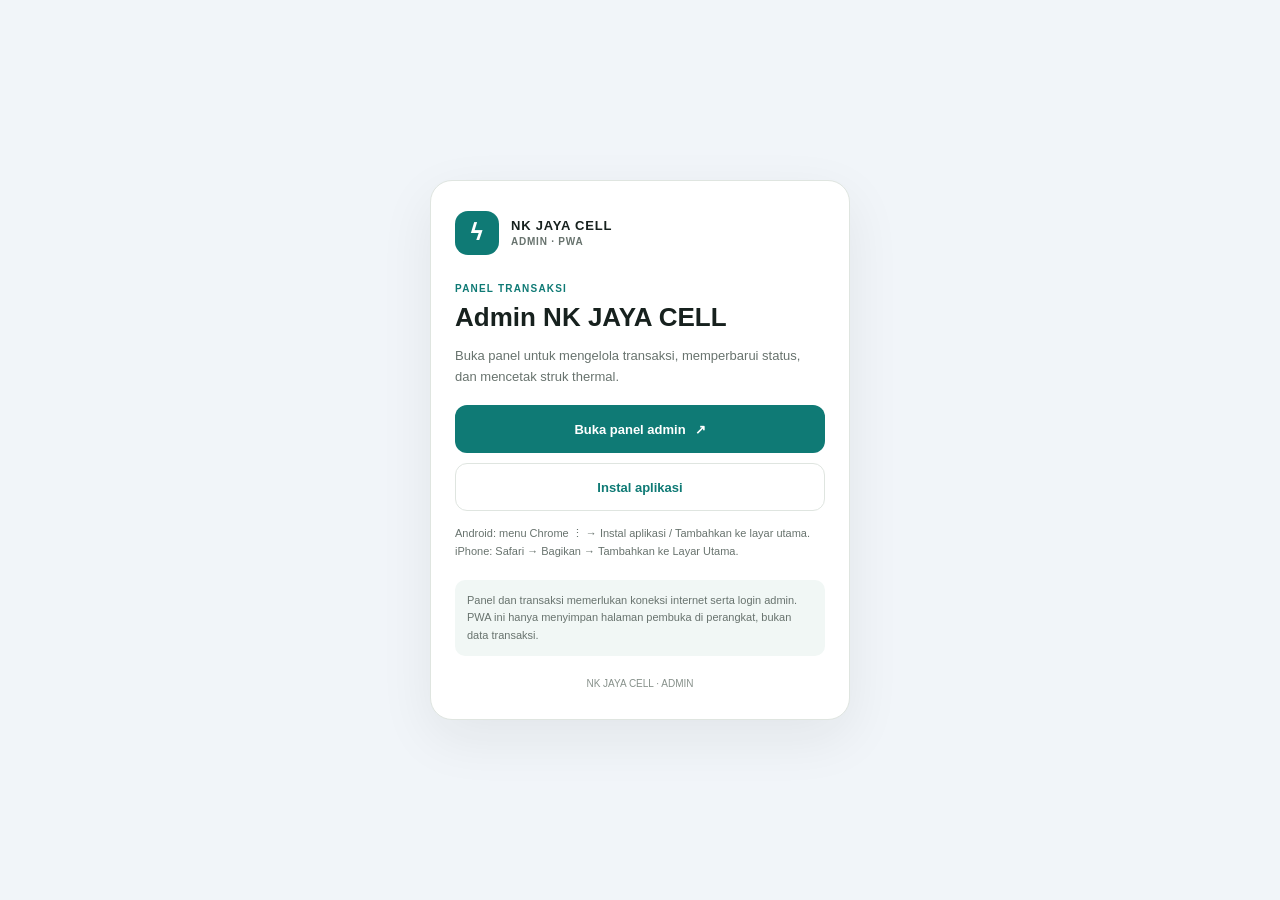
==== admin-app.html @ e1910003 "Add files via upload" ====
<!doctype html>
<html lang="id">
<head>
    <meta charset="utf-8">
    <meta name="viewport" content="width=device-width, initial-scale=1, viewport-fit=cover">
    <meta name="theme-color" content="#0f7a75">
    <meta name="description" content="Aplikasi panel admin transaksi NK JAYA CELL.">
    <link rel="manifest" href="./admin-app.webmanifest">
    <link rel="icon" href="./icon.png">
    <title>Admin NK JAYA CELL</title>
    <style>
        :root { color-scheme: light; font-family: "Plus Jakarta Sans", "Segoe UI", sans-serif; background: #f1f5f9; color: #17211e; }
        * { box-sizing: border-box; }
        body { min-height: 100dvh; margin: 0; display: grid; place-items: center; padding: max(20px, env(safe-area-inset-top)) 18px max(20px, env(safe-area-inset-bottom)); }
        main { width: min(100%, 420px); padding: 30px 24px; border: 1px solid #dfe5e0; border-radius: 22px; background: #fff; box-shadow: 0 18px 55px #17211e12; }
        .brand { display: flex; align-items: center; gap: 12px; margin-bottom: 28px; font-size: 13px; font-weight: 800; letter-spacing: .06em; }
        .mark { display: grid; width: 44px; height: 44px; place-items: center; border-radius: 13px; background: #0f7a75; color: #fff; font-size: 22px; }
        .brand small { display: block; margin-top: 3px; color: #68736e; font-size: 10px; font-weight: 600; }
        .eyebrow { margin: 0 0 8px; color: #0f7a75; font-size: 10px; font-weight: 700; letter-spacing: .12em; }
        h1 { margin: 0 0 10px; font-size: 26px; line-height: 1.2; }
        .intro, .hint { color: #68736e; font-size: 13px; line-height: 1.6; }
        .open-button, .install-button { display: flex; min-height: 48px; align-items: center; justify-content: center; gap: 9px; width: 100%; margin-top: 18px; border: 0; border-radius: 12px; background: #0f7a75; color: #fff; font: inherit; font-size: 13px; font-weight: 700; text-decoration: none; cursor: pointer; }
        .open-button:active, .install-button:active { transform: translateY(1px); }
        .install-button { margin-top: 10px; border: 1px solid #dfe5e0; background: #fff; color: #0f7a75; }
        .hint { margin: 20px 0 0; padding: 12px; border-radius: 10px; background: #f1f7f5; font-size: 11px; }
        .install-help { margin-top: 14px; color: #68736e; font-size: 11px; line-height: 1.55; }
        footer { margin-top: 22px; color: #87918b; font-size: 10px; text-align: center; }
        @media (prefers-reduced-motion: no-preference) { main { animation: appear .3s ease-out both; } @keyframes appear { from { opacity: 0; transform: translateY(8px); } to { opacity: 1; transform: translateY(0); } } }
    </style>
</head>
<body>
    <main>
        <div class="brand"><span class="mark" aria-hidden="true">ϟ</span><span>NK JAYA CELL<small>ADMIN · PWA</small></span></div>
        <p class="eyebrow">PANEL TRANSAKSI</p>
        <h1>Admin NK JAYA CELL</h1>
        <p class="intro">Buka panel untuk mengelola transaksi, memperbarui status, dan mencetak struk thermal.</p>
        <a class="open-button" href="https://script.google.com/macros/s/AKfycbzx7HhGcFktbIGGkRBRpAFTu6g9E4YbSlBVgrVt4QwDtSucSz8BTS5fgk55SqOSzcJ9/exec?page=admin" target="_blank" rel="noopener">Buka panel admin <span aria-hidden="true">↗</span></a>
        <button id="install-button" class="install-button" type="button" hidden>Instal aplikasi</button>
        <p id="install-help" class="install-help">Android: menu Chrome ⋮ → Instal aplikasi / Tambahkan ke layar utama. iPhone: Safari → Bagikan → Tambahkan ke Layar Utama.</p>
        <p class="hint">Panel dan transaksi memerlukan koneksi internet serta login admin. PWA ini hanya menyimpan halaman pembuka di perangkat, bukan data transaksi.</p>
        <footer>NK JAYA CELL · ADMIN</footer>
    </main>
    <script>
        let installPrompt = null;
        const installButton = document.getElementById('install-button');
        window.addEventListener('beforeinstallprompt', event => {
            event.preventDefault();
            installPrompt = event;
            installButton.hidden = false;
        });
        installButton.addEventListener('click', async () => {
            if (!installPrompt) return;
            installPrompt.prompt();
            await installPrompt.userChoice;
            installPrompt = null;
            installButton.hidden = true;
        });
        window.addEventListener('appinstalled', () => {
            installPrompt = null;
            installButton.hidden = true;
            document.getElementById('install-help').textContent = 'Aplikasi admin sudah ditambahkan ke perangkat ini.';
        });
        if ('serviceWorker' in navigator) {
            window.addEventListener('load', () => {
                navigator.serviceWorker.register('./sw.js').catch(error => {
                    console.error('PWA admin tidak dapat mengaktifkan cache halaman pembuka:', error);
                });
            });
        }
    </script>
</body>
</html>
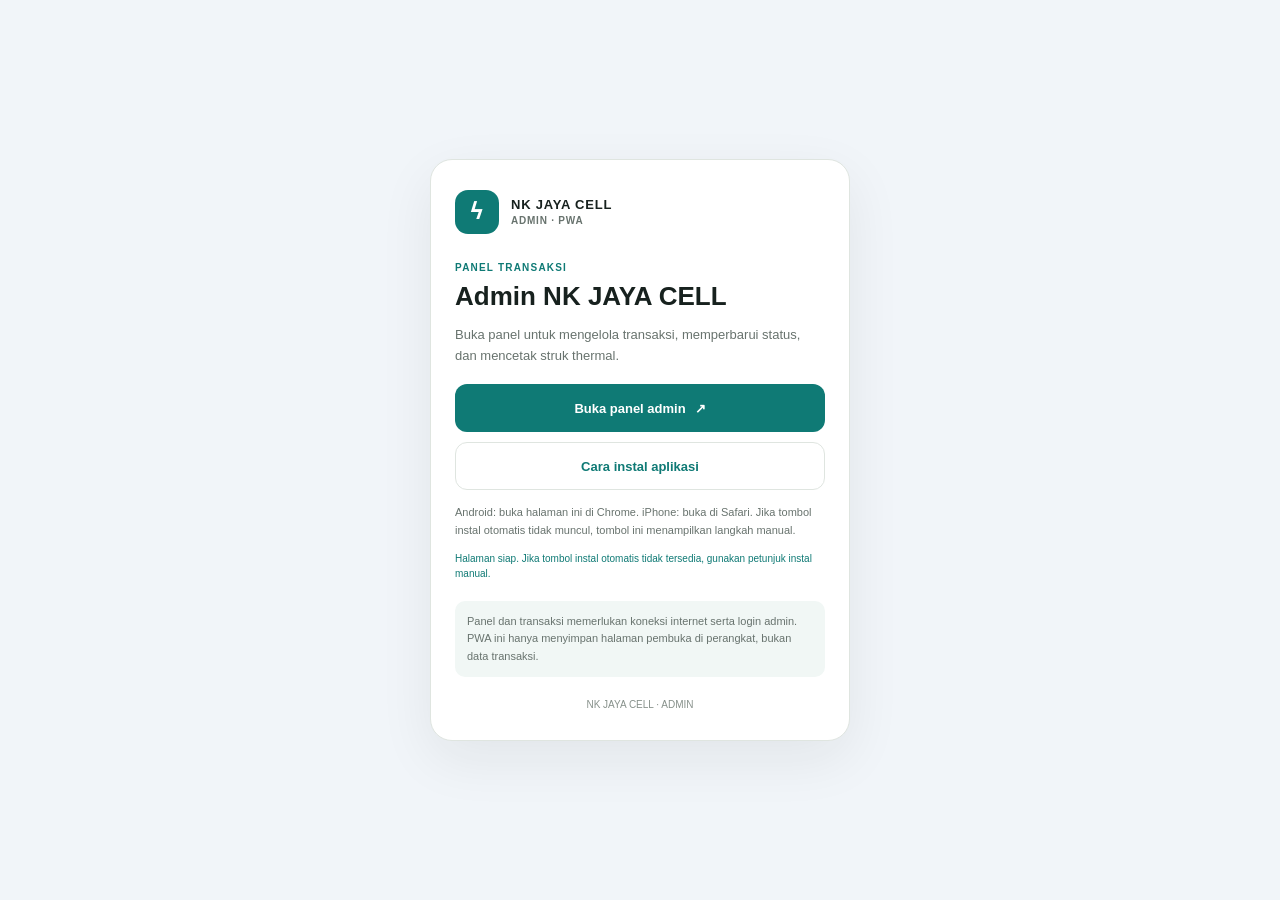
==== commit 88fe5727: "Add files via upload" ====
--- a/admin-app.html
+++ b/admin-app.html
@@ -7,6 +7,7 @@
     <meta name="description" content="Aplikasi panel admin transaksi NK JAYA CELL.">
     <link rel="manifest" href="./admin-app.webmanifest">
     <link rel="icon" href="./icon.png">
+    <link rel="apple-touch-icon" href="./admin-app-192.png">
     <title>Admin NK JAYA CELL</title>
     <style>
         :root { color-scheme: light; font-family: "Plus Jakarta Sans", "Segoe UI", sans-serif; background: #f1f5f9; color: #17211e; }
@@ -24,6 +25,8 @@
         .install-button { margin-top: 10px; border: 1px solid #dfe5e0; background: #fff; color: #0f7a75; }
         .hint { margin: 20px 0 0; padding: 12px; border-radius: 10px; background: #f1f7f5; font-size: 11px; }
         .install-help { margin-top: 14px; color: #68736e; font-size: 11px; line-height: 1.55; }
+        .pwa-status { margin: 12px 0 0; color: #0f7a75; font-size: 10px; line-height: 1.5; }
+        .install-button:disabled { cursor: default; opacity: .75; }
         footer { margin-top: 22px; color: #87918b; font-size: 10px; text-align: center; }
         @media (prefers-reduced-motion: no-preference) { main { animation: appear .3s ease-out both; } @keyframes appear { from { opacity: 0; transform: translateY(8px); } to { opacity: 1; transform: translateY(0); } } }
     </style>
@@ -35,37 +38,87 @@
         <h1>Admin NK JAYA CELL</h1>
         <p class="intro">Buka panel untuk mengelola transaksi, memperbarui status, dan mencetak struk thermal.</p>
         <a class="open-button" href="https://script.google.com/macros/s/AKfycbzx7HhGcFktbIGGkRBRpAFTu6g9E4YbSlBVgrVt4QwDtSucSz8BTS5fgk55SqOSzcJ9/exec?page=admin" target="_blank" rel="noopener">Buka panel admin <span aria-hidden="true">↗</span></a>
-        <button id="install-button" class="install-button" type="button" hidden>Instal aplikasi</button>
-        <p id="install-help" class="install-help">Android: menu Chrome ⋮ → Instal aplikasi / Tambahkan ke layar utama. iPhone: Safari → Bagikan → Tambahkan ke Layar Utama.</p>
+        <button id="install-button" class="install-button" type="button">Cara instal aplikasi</button>
+        <p id="install-help" class="install-help" aria-live="polite">Android: buka halaman ini di Chrome. iPhone: buka di Safari. Jika tombol instal otomatis tidak muncul, tombol ini menampilkan langkah manual.</p>
+        <p id="pwa-status" class="pwa-status" role="status" aria-live="polite">Memeriksa kesiapan instalasi...</p>
         <p class="hint">Panel dan transaksi memerlukan koneksi internet serta login admin. PWA ini hanya menyimpan halaman pembuka di perangkat, bukan data transaksi.</p>
         <footer>NK JAYA CELL · ADMIN</footer>
     </main>
     <script>
         let installPrompt = null;
         const installButton = document.getElementById('install-button');
+        const installHelp = document.getElementById('install-help');
+        const pwaStatus = document.getElementById('pwa-status');
+        const isIos = /iphone|ipad|ipod/i.test(navigator.userAgent);
+        const isAndroid = /android/i.test(navigator.userAgent);
+        const isInstalled = window.matchMedia('(display-mode: standalone)').matches || window.navigator.standalone === true;
+
         window.addEventListener('beforeinstallprompt', event => {
             event.preventDefault();
             installPrompt = event;
-            installButton.hidden = false;
+            installButton.textContent = 'Instal aplikasi';
+            installHelp.textContent = 'Browser siap memasang aplikasi. Tekan tombol Instal aplikasi.';
         });
+
         installButton.addEventListener('click', async () => {
-            if (!installPrompt) return;
-            installPrompt.prompt();
-            await installPrompt.userChoice;
-            installPrompt = null;
-            installButton.hidden = true;
+            if (!installPrompt) {
+                if (isIos) {
+                    installHelp.textContent = 'Di Safari: tekan Bagikan, pilih Tambahkan ke Layar Utama, lalu tekan Tambahkan.';
+                } else if (isAndroid) {
+                    installHelp.textContent = 'Di Chrome: tekan menu ⋮, pilih Instal aplikasi atau Tambahkan ke layar utama, lalu konfirmasi.';
+                } else {
+                    installHelp.textContent = 'Buka halaman ini di Chrome atau Edge melalui HTTPS. Gunakan menu browser lalu pilih Instal aplikasi atau Tambahkan ke layar utama.';
+                }
+                return;
+            }
+            installButton.disabled = true;
+            try {
+                await installPrompt.prompt();
+                const choice = await installPrompt.userChoice;
+                installHelp.textContent = choice.outcome === 'accepted'
+                    ? 'Permintaan instalasi diterima. Ikuti konfirmasi dari browser.'
+                    : 'Instalasi dibatalkan. Anda masih bisa memasang melalui menu browser.';
+                installPrompt = null;
+                installButton.textContent = 'Cara instal aplikasi';
+            } catch (error) {
+                console.error('Prompt instalasi PWA gagal:', error);
+                installHelp.textContent = `Browser gagal memulai instalasi: ${error.message}. Gunakan menu browser untuk menambahkan ke layar utama.`;
+            } finally {
+                installButton.disabled = false;
+            }
         });
+
         window.addEventListener('appinstalled', () => {
             installPrompt = null;
-            installButton.hidden = true;
-            document.getElementById('install-help').textContent = 'Aplikasi admin sudah ditambahkan ke perangkat ini.';
+            installButton.textContent = 'Aplikasi sudah terinstal';
+            installButton.disabled = true;
+            installHelp.textContent = 'Aplikasi admin sudah ditambahkan ke perangkat ini.';
+            pwaStatus.textContent = 'PWA aktif di perangkat ini.';
         });
+
+        if (isInstalled) {
+            installButton.textContent = 'Aplikasi sudah terinstal';
+            installButton.disabled = true;
+            installHelp.textContent = 'Aplikasi admin sudah terpasang di perangkat ini.';
+        }
+
         if ('serviceWorker' in navigator) {
             window.addEventListener('load', () => {
-                navigator.serviceWorker.register('./sw.js').catch(error => {
-                    console.error('PWA admin tidak dapat mengaktifkan cache halaman pembuka:', error);
+                if (!window.isSecureContext) {
+                    pwaStatus.textContent = 'Instalasi PWA membutuhkan HTTPS (atau localhost untuk pengujian).';
+                    return;
+                }
+                navigator.serviceWorker.register('./sw.js').then(() => {
+                    pwaStatus.textContent = isInstalled
+                        ? 'PWA aktif di perangkat ini.'
+                        : 'Halaman siap. Jika tombol instal otomatis tidak tersedia, gunakan petunjuk instal manual.';
+                }).catch(error => {
+                    console.error('PWA admin tidak dapat mendaftarkan service worker:', error);
+                    pwaStatus.textContent = `Service worker gagal dipasang: ${error.message}. Pastikan sw.js dapat dibuka dari hosting HTTPS.`;
                 });
             });
+        } else {
+            pwaStatus.textContent = 'Browser tidak mendukung service worker. Gunakan Chrome atau Safari terbaru.';
         }
     </script>
 </body>
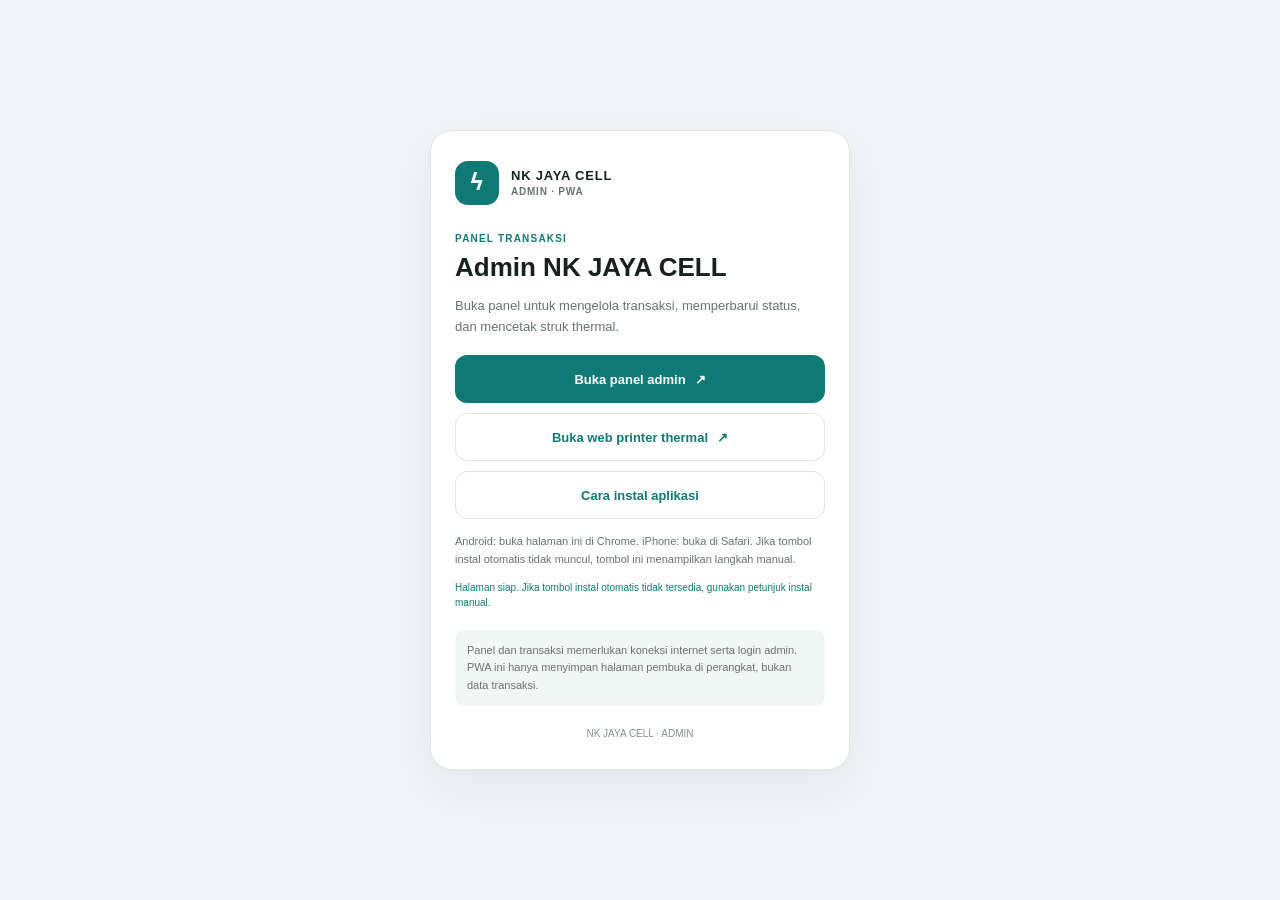
==== commit c1bb385e: "Add files via upload" ====
--- a/admin-app.html
+++ b/admin-app.html
@@ -21,6 +21,7 @@
         h1 { margin: 0 0 10px; font-size: 26px; line-height: 1.2; }
         .intro, .hint { color: #68736e; font-size: 13px; line-height: 1.6; }
         .open-button, .install-button { display: flex; min-height: 48px; align-items: center; justify-content: center; gap: 9px; width: 100%; margin-top: 18px; border: 0; border-radius: 12px; background: #0f7a75; color: #fff; font: inherit; font-size: 13px; font-weight: 700; text-decoration: none; cursor: pointer; }
+        .printer-button { margin-top: 10px; border: 1px solid #dfe5e0; background: #fff; color: #0f7a75; }
         .open-button:active, .install-button:active { transform: translateY(1px); }
         .install-button { margin-top: 10px; border: 1px solid #dfe5e0; background: #fff; color: #0f7a75; }
         .hint { margin: 20px 0 0; padding: 12px; border-radius: 10px; background: #f1f7f5; font-size: 11px; }
@@ -38,6 +39,7 @@
         <h1>Admin NK JAYA CELL</h1>
         <p class="intro">Buka panel untuk mengelola transaksi, memperbarui status, dan mencetak struk thermal.</p>
         <a class="open-button" href="https://script.google.com/macros/s/AKfycbzx7HhGcFktbIGGkRBRpAFTu6g9E4YbSlBVgrVt4QwDtSucSz8BTS5fgk55SqOSzcJ9/exec?page=admin" target="_blank" rel="noopener">Buka panel admin <span aria-hidden="true">↗</span></a>
+        <a class="open-button printer-button" href="./admin-printer.html" target="_blank" rel="noopener">Buka web printer thermal <span aria-hidden="true">↗</span></a>
         <button id="install-button" class="install-button" type="button">Cara instal aplikasi</button>
         <p id="install-help" class="install-help" aria-live="polite">Android: buka halaman ini di Chrome. iPhone: buka di Safari. Jika tombol instal otomatis tidak muncul, tombol ini menampilkan langkah manual.</p>
         <p id="pwa-status" class="pwa-status" role="status" aria-live="polite">Memeriksa kesiapan instalasi...</p>
